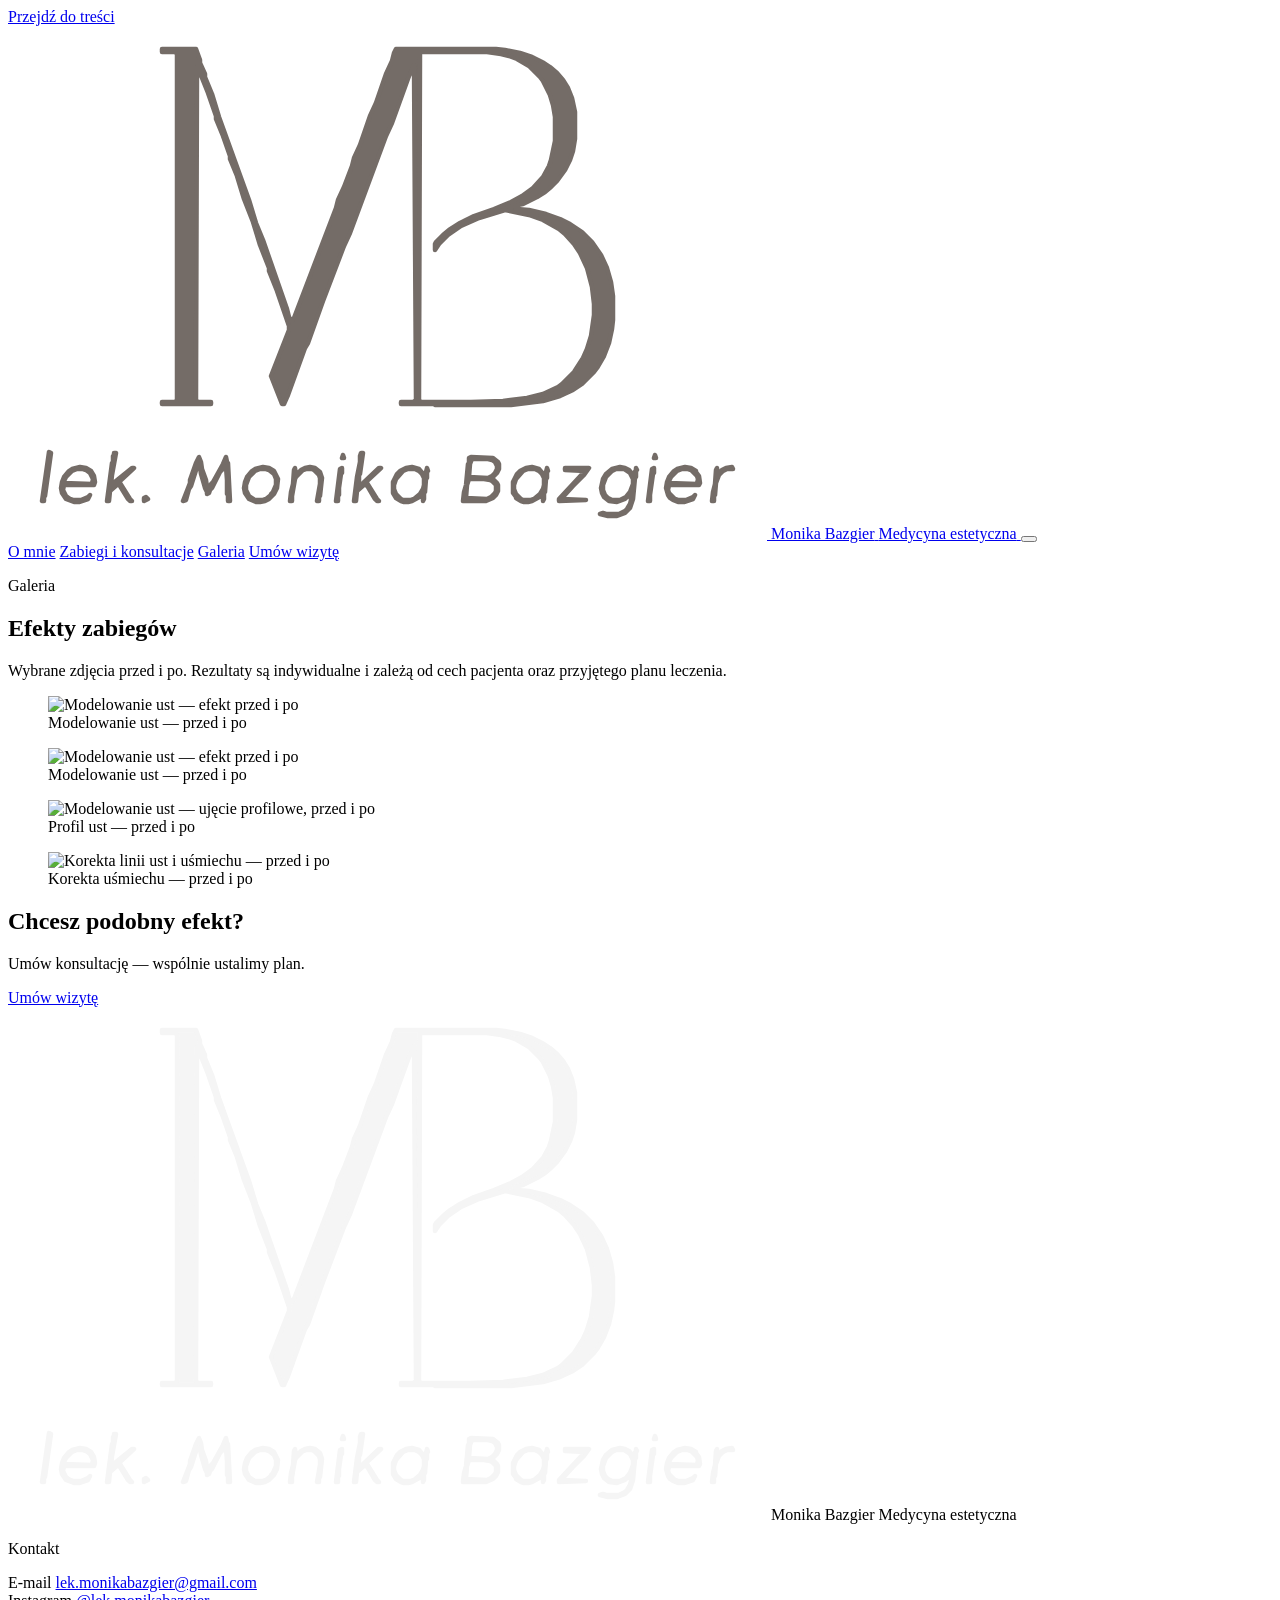
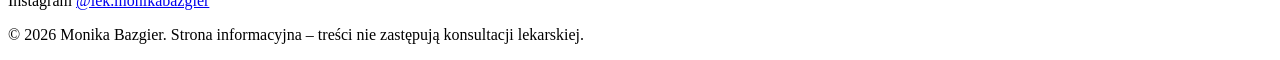
==== galeria.html @ c768f254 "first commit" ====
<!doctype html>
<html lang="pl">
  <head>
    <meta charset="utf-8" />
    <meta name="viewport" content="width=device-width, initial-scale=1" />
    <title>Galeria | Monika Bazgier — medycyna estetyczna</title>
    <meta
      name="description"
      content="Galeria efektów zabiegów medycyny estetycznej Moniki Bazgier — zdjęcia przed i po. Rezultaty są indywidualne."
    />
    <meta name="robots" content="index,follow" />
    <meta name="theme-color" content="#f5f3ee" />
    <link rel="icon" type="image/svg+xml" href="assets/favicon.svg" />
    <link
      rel="canonical"
      href="https://lekmonikabazgier.github.io/galeria.html"
    />
    <meta property="og:type" content="website" />
    <meta
      property="og:url"
      content="https://lekmonikabazgier.github.io/galeria.html"
    />
    <meta property="og:title" content="Galeria | Monika Bazgier" />
    <meta
      property="og:site_name"
      content="Monika Bazgier — medycyna estetyczna"
    />
    <meta property="og:locale" content="pl_PL" />
    <meta
      property="og:description"
      content="Galeria efektów zabiegów medycyny estetycznej — zdjęcia przed i po. Rezultaty są indywidualne."
    />
    <meta
      property="og:image"
      content="https://lekmonikabazgier.github.io/assets/about-photo.JPG"
    />
    <meta
      property="og:image:alt"
      content="Monika Bazgier — lekarz medycyny estetycznej"
    />
    <meta property="og:image:width" content="1536" />
    <meta property="og:image:height" content="2048" />
    <meta name="twitter:card" content="summary_large_image" />
    <meta name="twitter:title" content="Galeria | Monika Bazgier" />
    <meta
      name="twitter:description"
      content="Galeria efektów zabiegów medycyny estetycznej — zdjęcia przed i po. Rezultaty są indywidualne."
    />
    <meta
      name="twitter:image"
      content="https://lekmonikabazgier.github.io/assets/about-photo.JPG"
    />
    <link rel="preconnect" href="https://fonts.googleapis.com" />
    <link rel="preconnect" href="https://fonts.gstatic.com" crossorigin />
    <link
      href="https://fonts.googleapis.com/css2?family=Cormorant+Garamond:ital,wght@0,400;0,500;1,400;1,500&family=Jost:wght@300;400;500&display=swap"
      rel="stylesheet"
    />
    <link rel="stylesheet" href="css/styles.css" />

    <script type="speculationrules">
      {
        "prerender": [
          {
            "source": "document",
            "where": { "href_matches": "/*" },
            "eagerness": "moderate"
          }
        ]
      }
    </script>

    <script type="application/ld+json">
      {
        "@context": "https://schema.org",
        "@type": "Physician",
        "@id": "https://lekmonikabazgier.github.io/#physician",
        "name": "Monika Bazgier",
        "description": "Lekarz medycyny estetycznej — indywidualne podejście, kwalifikacja i naturalny efekt.",
        "url": "https://lekmonikabazgier.github.io/galeria.html",
        "image": "https://lekmonikabazgier.github.io/assets/about-photo.JPG"
      }
    </script>
  </head>
  <body>
    <a class="skip-link" href="#main">Przejdź do treści</a>

    <noscript>
      <nav class="fallback-nav" aria-label="Nawigacja zapasowa">
        <a href="index.html">Strona główna</a>
        <a href="o-mnie.html">O mnie</a>
        <a href="zabiegi.html">Zabiegi i konsultacje</a>
        <a href="galeria.html">Galeria</a>
        <a href="umow-wizyte.html">Umów wizytę</a>
      </nav>
    </noscript>

    <header class="site-header" data-header>
      <a
        class="brand"
        href="index.html"
        aria-label="Monika Bazgier — strona główna"
      >
        <span class="brand__mark" aria-hidden="true"
          ><img
            class="brand__mark-img"
            src="assets/logo_3.svg"
            alt=""
            width="759"
            height="513"
            decoding="async"
        /></span>
        <span class="brand__lockup">
          <span class="brand__name">Monika Bazgier</span>
          <span class="brand__meta">Medycyna estetyczna</span>
        </span>
      </a>

      <button
        class="nav-toggle"
        type="button"
        aria-label="Otwórz menu"
        aria-expanded="false"
        aria-controls="site-nav"
        data-menu-button
      >
        <span aria-hidden="true"></span>
        <span aria-hidden="true"></span>
        <span aria-hidden="true"></span>
      </button>

      <nav
        class="site-nav"
        id="site-nav"
        aria-label="Nawigacja główna"
        data-nav
      >
        <a href="o-mnie.html" data-navlink>O mnie</a>
        <a href="zabiegi.html" data-navlink>Zabiegi i konsultacje</a>
        <a href="galeria.html" data-navlink aria-current="page">Galeria</a>
        <a
          class="btn btn--outline nav__cta"
          href="umow-wizyte.html"
          data-navlink
          >Umów wizytę</a
        >
      </nav>
    </header>

    <main id="main">
      <section class="band" aria-labelledby="galeria-title">
        <div class="container">
          <div class="section-head">
            <p class="kicker">Galeria</p>
            <h1 id="galeria-title">Efekty zabiegów</h1>
            <p class="lead">
              Wybrane zdjęcia przed i po. Rezultaty są indywidualne i zależą od
              cech pacjenta oraz przyjętego planu leczenia.
            </p>
          </div>

          <div class="gallery">
            <figure class="gallery__item">
              <img
                src="assets/1.jpg"
                alt="Modelowanie ust — efekt przed i po"
                width="1179"
                height="1466"
                loading="lazy"
                decoding="async"
              />
              <figcaption class="gallery__cap">
                Modelowanie ust — przed i po
              </figcaption>
            </figure>

            <figure class="gallery__item">
              <img
                src="assets/2.jpg"
                alt="Modelowanie ust — efekt przed i po"
                width="1179"
                height="1459"
                loading="lazy"
                decoding="async"
              />
              <figcaption class="gallery__cap">
                Modelowanie ust — przed i po
              </figcaption>
            </figure>

            <figure class="gallery__item">
              <img
                src="assets/3.jpg"
                alt="Modelowanie ust — ujęcie profilowe, przed i po"
                width="1179"
                height="1476"
                loading="lazy"
                decoding="async"
              />
              <figcaption class="gallery__cap">
                Profil ust — przed i po
              </figcaption>
            </figure>

            <figure class="gallery__item">
              <img
                src="assets/4.jpg"
                alt="Korekta linii ust i uśmiechu — przed i po"
                width="1179"
                height="1471"
                loading="lazy"
                decoding="async"
              />
              <figcaption class="gallery__cap">
                Korekta uśmiechu — przed i po
              </figcaption>
            </figure>
          </div>
        </div>
      </section>

      <section class="band band--greige" aria-labelledby="galeria-cta">
        <div class="container section-head">
          <h2 id="galeria-cta">Chcesz podobny efekt?</h2>
          <p class="lead">Umów konsultację — wspólnie ustalimy plan.</p>
          <div class="hero__actions">
            <a class="btn btn--outline" href="umow-wizyte.html">Umów wizytę</a>
          </div>
        </div>
      </section>
    </main>

    <footer class="site-footer">
      <div class="site-footer__inner">
        <div class="site-footer__brand">
          <span class="brand__mark brand__mark--sm" aria-hidden="true"
            ><img
              class="brand__mark-img"
              src="assets/logo_1.svg"
              alt=""
              width="759"
              height="513"
              decoding="async"
          /></span>
          <span class="brand__lockup">
            <span class="brand__name">Monika Bazgier</span>
            <span class="brand__meta">Medycyna estetyczna</span>
          </span>
        </div>

        <div class="site-footer__contact-group">
          <p class="site-footer__contact-title">Kontakt</p>
          <div class="site-footer__contact">
            <div class="site-footer__contact-item">
              <span class="site-footer__contact-label">E-mail</span>
              <a href="mailto:kontakt@example.com"
                >lek.monikabazgier@gmail.com</a
              >
            </div>
            <div class="site-footer__contact-item">
              <span class="site-footer__contact-label">Instagram</span>
              <a
                href="https://www.instagram.com/lek.monikabazgier/"
                rel="noopener"
                target="_blank"
                >@lek.monikabazgier
              </a>
            </div>
          </div>
        </div>
      </div>

      <p class="site-footer__copy">
        &copy; <span data-current-year>2026</span> Monika Bazgier. Strona
        informacyjna – treści nie zastępują konsultacji lekarskiej.
      </p>
    </footer>

    <script src="js/app.js" defer></script>
  </body>
</html>
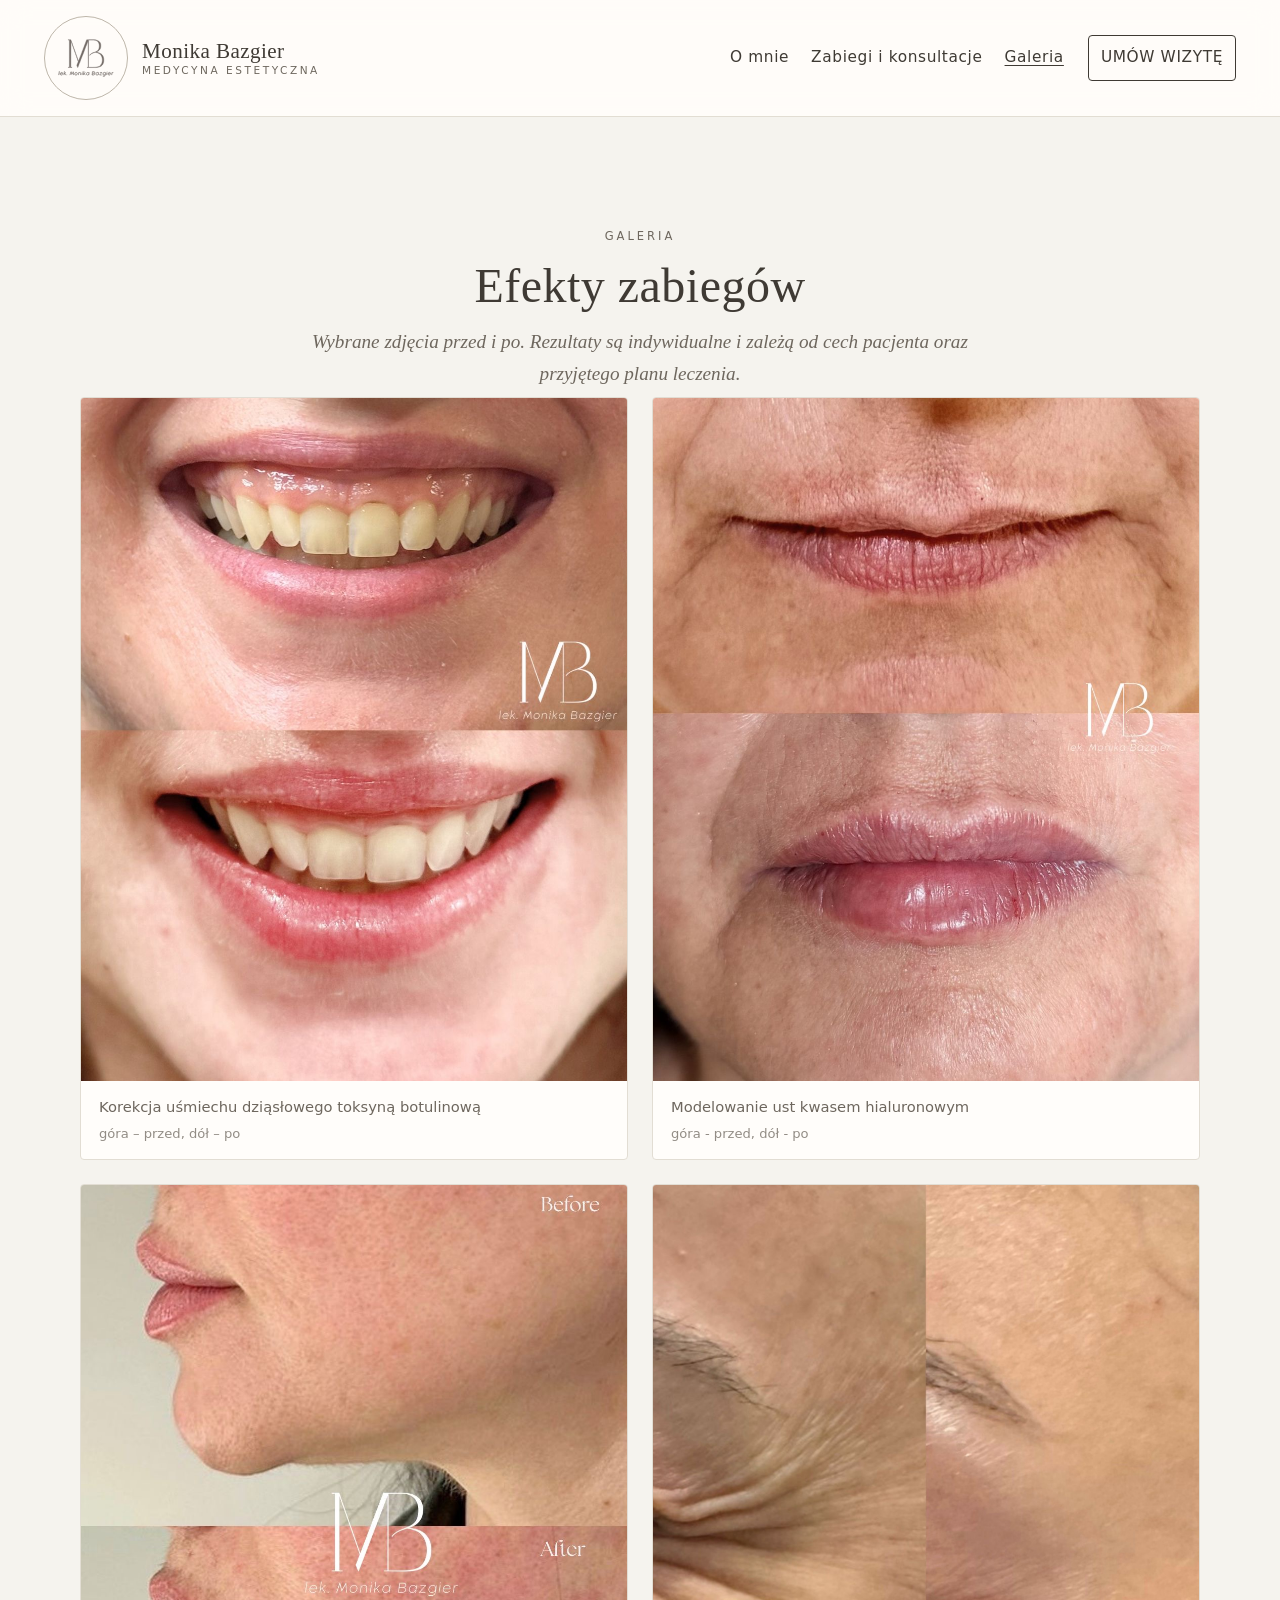
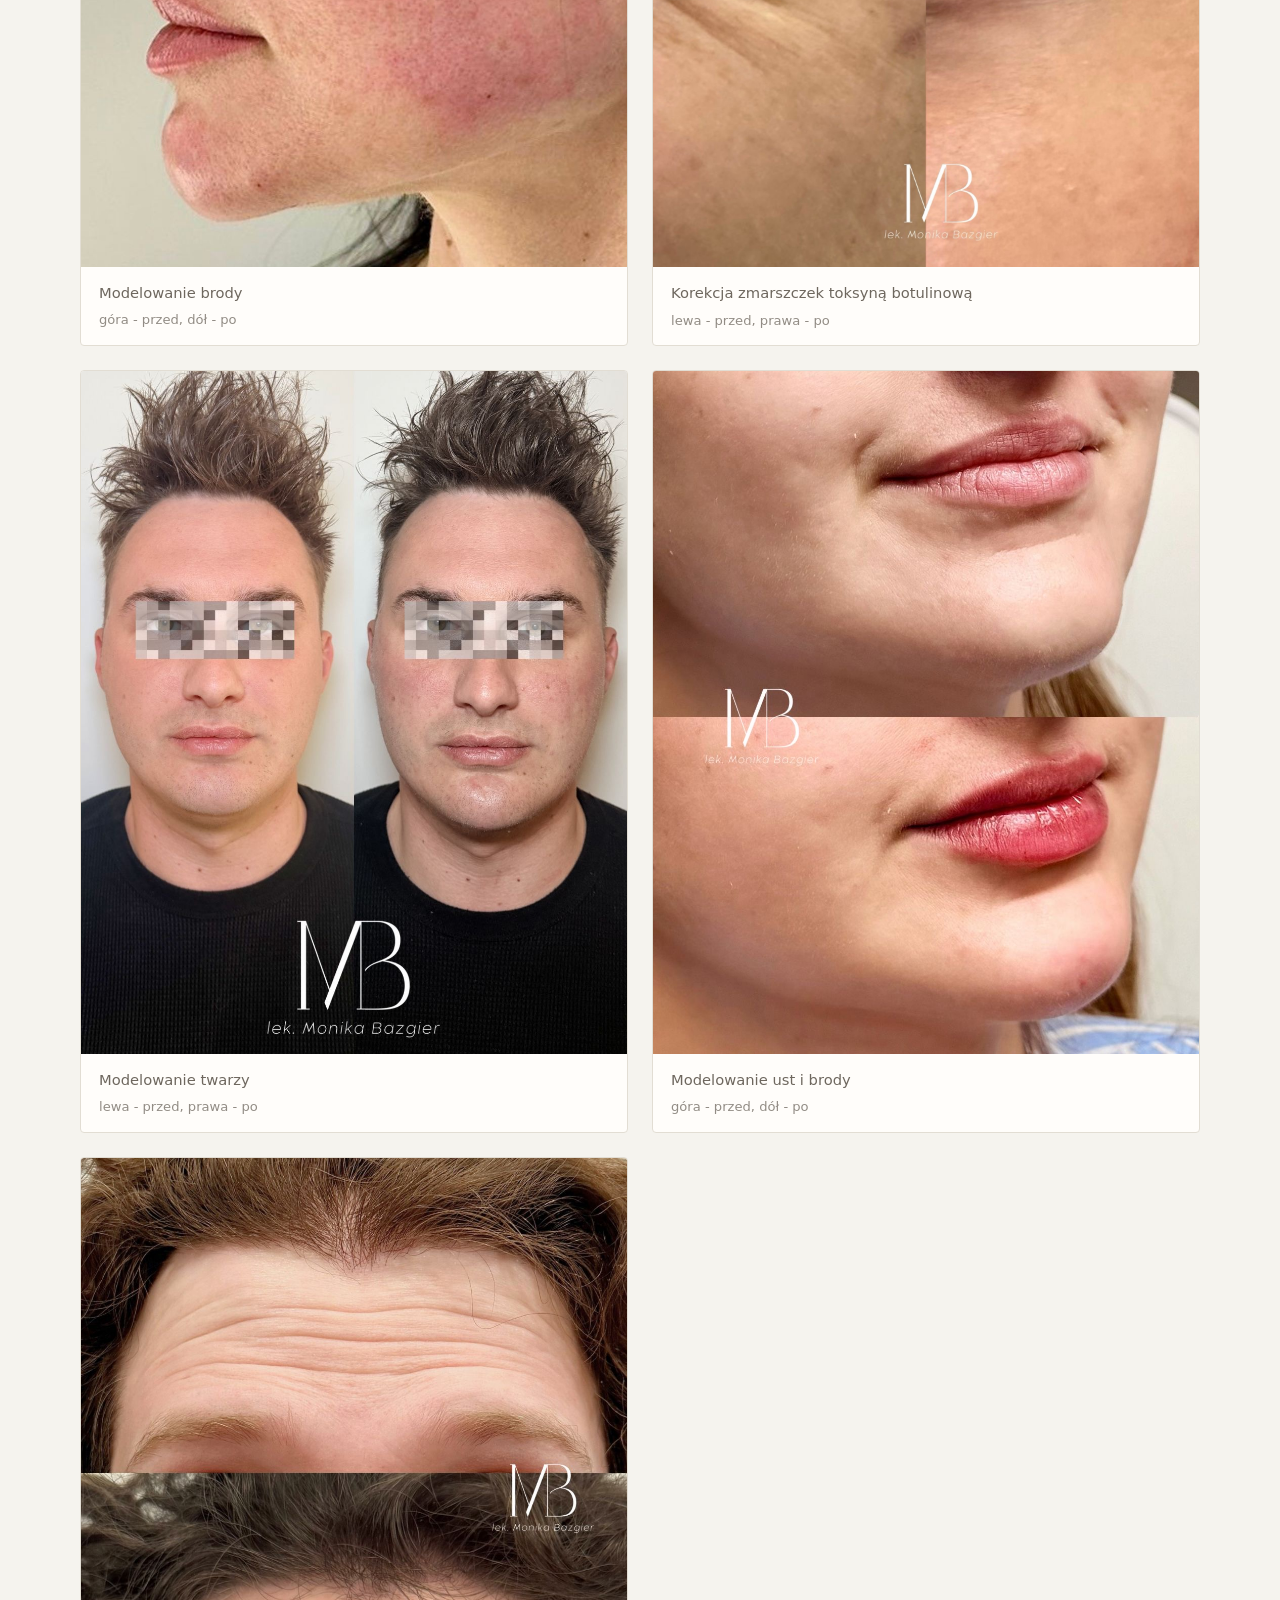
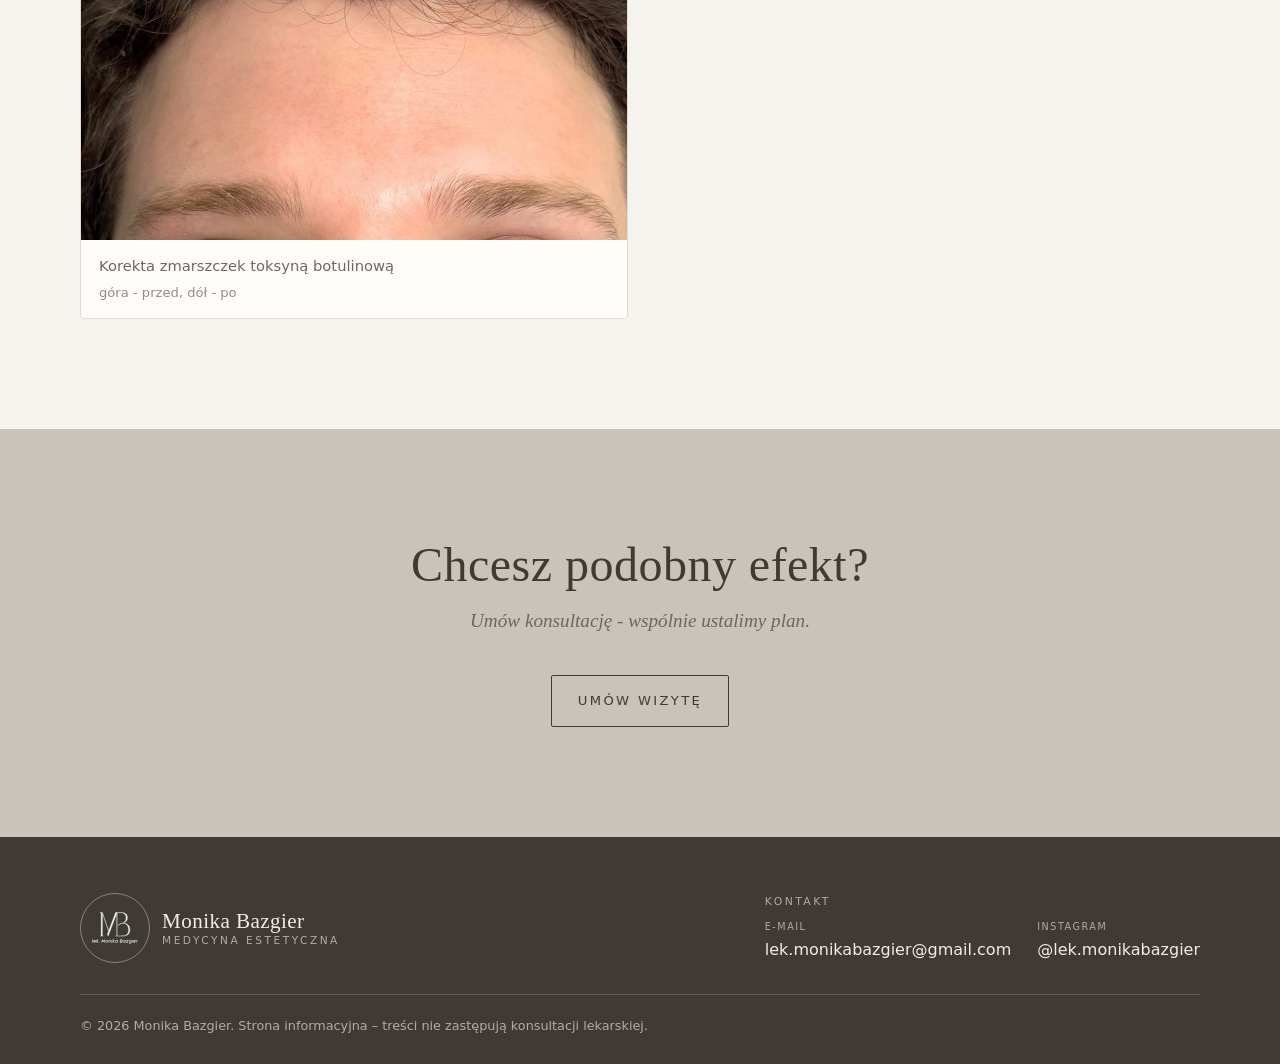
==== commit 89be5ebe: "small updates" ====
--- a/galeria.html
+++ b/galeria.html
@@ -23,7 +23,7 @@
     <meta property="og:title" content="Galeria | Monika Bazgier" />
     <meta
       property="og:site_name"
-      content="Monika Bazgier — medycyna estetyczna"
+      content="Monika Bazgier - medycyna estetyczna"
     />
     <meta property="og:locale" content="pl_PL" />
     <meta
@@ -36,7 +36,7 @@
     />
     <meta
       property="og:image:alt"
-      content="Monika Bazgier — lekarz medycyny estetycznej"
+      content="Monika Bazgier - lekarz medycyny estetycznej"
     />
     <meta property="og:image:width" content="1536" />
     <meta property="og:image:height" content="2048" />
@@ -104,7 +104,7 @@
         <span class="brand__mark" aria-hidden="true"
           ><img
             class="brand__mark-img"
-            src="assets/logo_3.svg"
+            src="assets/logo/logo_3.svg"
             alt=""
             width="759"
             height="513"
@@ -162,57 +162,106 @@
           <div class="gallery">
             <figure class="gallery__item">
               <img
-                src="assets/1.jpg"
-                alt="Modelowanie ust — efekt przed i po"
-                width="1179"
-                height="1466"
-                loading="lazy"
-                decoding="async"
-              />
-              <figcaption class="gallery__cap">
-                Modelowanie ust — przed i po
-              </figcaption>
-            </figure>
-
-            <figure class="gallery__item">
-              <img
-                src="assets/2.jpg"
-                alt="Modelowanie ust — efekt przed i po"
-                width="1179"
-                height="1459"
-                loading="lazy"
-                decoding="async"
-              />
-              <figcaption class="gallery__cap">
-                Modelowanie ust — przed i po
-              </figcaption>
-            </figure>
-
-            <figure class="gallery__item">
-              <img
-                src="assets/3.jpg"
-                alt="Modelowanie ust — ujęcie profilowe, przed i po"
-                width="1179"
-                height="1476"
-                loading="lazy"
-                decoding="async"
-              />
-              <figcaption class="gallery__cap">
-                Profil ust — przed i po
-              </figcaption>
-            </figure>
-
-            <figure class="gallery__item">
-              <img
-                src="assets/4.jpg"
-                alt="Korekta linii ust i uśmiechu — przed i po"
-                width="1179"
-                height="1471"
-                loading="lazy"
-                decoding="async"
-              />
-              <figcaption class="gallery__cap">
-                Korekta uśmiechu — przed i po
+                src="assets/galeria/1.JPG"
+                alt="Korekcja uśmiechu dziąsłowego toksyną botulinową — efekt przed i po"
+                width="1080"
+                height="1350"
+                loading="lazy"
+                decoding="async"
+              />
+              <figcaption class="gallery__cap">
+                Korekcja uśmiechu dziąsłowego toksyną botulinową
+                <span class="gallery__note">góra – przed, dół – po</span>
+              </figcaption>
+            </figure>
+
+            <figure class="gallery__item">
+              <img
+                src="assets/galeria/2.JPG"
+                alt="Modelowanie ust kwasem hialuronowym — efekt przed i po"
+                width="1080"
+                height="1350"
+                loading="lazy"
+                decoding="async"
+              />
+              <figcaption class="gallery__cap">
+                Modelowanie ust kwasem hialuronowym
+                <span class="gallery__note">góra - przed, dół - po</span>
+              </figcaption>
+            </figure>
+
+            <figure class="gallery__item">
+              <img
+                src="assets/galeria/3.JPG"
+                alt="Modelowanie brody — efekt przed i po"
+                width="1080"
+                height="1350"
+                loading="lazy"
+                decoding="async"
+              />
+              <figcaption class="gallery__cap">
+                Modelowanie brody
+                <span class="gallery__note">góra - przed, dół - po</span>
+              </figcaption>
+            </figure>
+
+            <figure class="gallery__item">
+              <img
+                src="assets/galeria/4.JPG"
+                alt="Korekcja zmarszczek toksyną botulinową — efekt przed i po"
+                width="1638"
+                height="2048"
+                loading="lazy"
+                decoding="async"
+              />
+              <figcaption class="gallery__cap">
+                Korekcja zmarszczek toksyną botulinową
+                <span class="gallery__note">lewa - przed, prawa - po</span>
+              </figcaption>
+            </figure>
+
+            <figure class="gallery__item">
+              <img
+                src="assets/galeria/5.JPG"
+                alt="Modelowanie twarzy — efekt przed i po"
+                width="1080"
+                height="1350"
+                loading="lazy"
+                decoding="async"
+              />
+              <figcaption class="gallery__cap">
+                Modelowanie twarzy
+                <span class="gallery__note">lewa - przed, prawa - po</span>
+              </figcaption>
+            </figure>
+
+            <figure class="gallery__item">
+              <img
+                src="assets/galeria/6.JPG"
+                alt="Modelowanie ust i brody — efekt przed i po"
+                width="1080"
+                height="1350"
+                loading="lazy"
+                decoding="async"
+              />
+              <figcaption class="gallery__cap">
+                Modelowanie ust i brody
+                <span class="gallery__note">góra - przed, dół - po</span>
+              </figcaption>
+            </figure>
+
+            <figure class="gallery__item">
+              <img
+                src="assets/galeria/7.JPG"
+                alt="Korekta zmarszczek toksyną botulinową — efekt przed i po"
+                width="1080"
+                height="1350"
+                loading="lazy"
+                decoding="async"
+              />
+              <figcaption class="gallery__cap">
+                Korekta zmarszczek toksyną botulinową
+                <span class="gallery__note">góra - przed, dół - po</span>
               </figcaption>
             </figure>
           </div>
@@ -222,7 +271,7 @@
       <section class="band band--greige" aria-labelledby="galeria-cta">
         <div class="container section-head">
           <h2 id="galeria-cta">Chcesz podobny efekt?</h2>
-          <p class="lead">Umów konsultację — wspólnie ustalimy plan.</p>
+          <p class="lead">Umów konsultację - wspólnie ustalimy plan.</p>
           <div class="hero__actions">
             <a class="btn btn--outline" href="umow-wizyte.html">Umów wizytę</a>
           </div>
@@ -236,7 +285,7 @@
           <span class="brand__mark brand__mark--sm" aria-hidden="true"
             ><img
               class="brand__mark-img"
-              src="assets/logo_1.svg"
+              src="assets/logo/logo_1.svg"
               alt=""
               width="759"
               height="513"
--- a/css/styles.css
+++ b/css/styles.css
@@ -0,0 +1,1582 @@
+/* =========================================================
+   Monika Bazgier — Medycyna estetyczna
+   Styl inspirowany stonowaną, elegancką estetyką (krem + greige,
+   lekki serif display + czysty sans, przyciski outline, pasy).
+   ========================================================= */
+
+:root {
+  --cream: #f5f3ee;
+  --greige: #cac3ba;
+  --greige-soft: #ddd8d0;
+  --surface: #fffdfa;
+  --ink: #3f3a34;
+  --muted: #6e675e;
+  --line: #bdb5a9;
+  --line-soft: #e2ddd3;
+  --on-dark: #f1ede5;
+  --on-dark-muted: rgba(241, 237, 229, 0.64);
+  --on-dark-line: rgba(241, 237, 229, 0.18);
+  --shadow: 0 26px 60px rgba(63, 58, 52, 0.12);
+  --serif: "Cormorant Garamond", Georgia, "Times New Roman", serif;
+  --sans:
+    "Jost", ui-sans-serif, system-ui, -apple-system, "Segoe UI", sans-serif;
+  --maxw: 1120px;
+}
+
+*,
+*::before,
+*::after {
+  box-sizing: border-box;
+}
+
+html {
+  scroll-behavior: smooth;
+}
+
+body {
+  margin: 0;
+  background: var(--cream);
+  color: var(--ink);
+  font-family: var(--sans);
+  font-weight: 400;
+  line-height: 1.65;
+  -webkit-font-smoothing: antialiased;
+  overflow-x: hidden;
+}
+
+h1,
+h2,
+h3 {
+  margin: 0;
+  font-family: var(--serif);
+  font-weight: 500;
+  line-height: 1.08;
+  letter-spacing: 0.01em;
+  color: var(--ink);
+  overflow-wrap: anywhere;
+  hyphens: auto;
+}
+
+p {
+  margin: 0;
+  color: var(--muted);
+  overflow-wrap: anywhere;
+}
+
+a {
+  color: inherit;
+  text-underline-offset: 0.18em;
+}
+
+img {
+  display: block;
+  max-width: 100%;
+}
+
+/* ---------- Layout helpers ---------- */
+.band {
+  padding: 72px 20px;
+  background: var(--cream);
+}
+
+.band--greige {
+  background: var(--greige);
+}
+
+.band--greige .kicker,
+.band--greige .lead {
+  color: var(--ink);
+}
+
+/* Zmniejszony odstęp między sąsiadującymi, powiązanymi sekcjami
+   (np. Konsultacje → Oferta zabiegowa). Selektor złożony (.band.band--…)
+   ma wyższą swoistość niż responsywne reguły .band, więc nadpisuje ich
+   padding także powyżej 720 i 1040 px. */
+.band.band--tight-bottom {
+  padding-bottom: 28px;
+}
+
+.band.band--tight-top {
+  padding-top: 28px;
+}
+
+.container {
+  width: min(100%, var(--maxw));
+  margin-inline: auto;
+}
+
+.section-head {
+  max-width: 720px;
+  margin-inline: auto;
+  text-align: center;
+}
+
+.section-head h1,
+.section-head h2 {
+  font-size: clamp(1.7rem, 5vw, 3rem);
+}
+
+.section-head .lead {
+  margin-top: 14px;
+  font-style: italic;
+  font-family: var(--serif);
+  font-size: 1.2rem;
+  color: var(--muted);
+}
+
+.kicker {
+  margin: 0 0 14px;
+  font-family: var(--sans);
+  font-size: 0.72rem;
+  font-weight: 500;
+  letter-spacing: 0.26em;
+  text-transform: uppercase;
+  color: var(--muted);
+}
+
+/* ---------- Buttons ---------- */
+.btn {
+  display: inline-flex;
+  align-items: center;
+  justify-content: center;
+  min-height: 52px;
+  padding: 14px 26px;
+  font-family: var(--sans);
+  font-size: 0.82rem;
+  font-weight: 500;
+  letter-spacing: 0.18em;
+  text-transform: uppercase;
+  text-align: center;
+  text-decoration: none;
+  border: 1px solid transparent;
+  border-radius: 2px;
+  cursor: pointer;
+  transition:
+    background-color 0.25s ease,
+    color 0.25s ease,
+    border-color 0.25s ease;
+}
+
+.btn--outline {
+  color: var(--ink);
+  background: transparent;
+  border-color: var(--ink);
+}
+
+.btn--outline:hover,
+.btn--outline:focus-visible {
+  color: var(--cream);
+  background: var(--ink);
+}
+
+/* ---------- Skip link ---------- */
+.skip-link {
+  position: fixed;
+  top: 12px;
+  left: 12px;
+  z-index: 100;
+  padding: 12px 16px;
+  color: var(--cream);
+  background: var(--ink);
+  border-radius: 4px;
+  text-decoration: none;
+  transform: translateY(-150%);
+}
+
+.skip-link:focus {
+  transform: translateY(0);
+}
+
+/* ---------- Brand ---------- */
+.brand {
+  display: inline-flex;
+  align-items: center;
+  gap: 14px;
+  text-decoration: none;
+  color: var(--ink);
+}
+
+.brand__mark {
+  display: grid;
+  place-items: center;
+  width: 84px;
+  height: 84px;
+  flex: 0 0 84px;
+  font-family: var(--serif);
+  font-size: 1.7rem;
+  letter-spacing: 0.04em;
+  color: var(--ink);
+  border: 1px solid var(--line);
+  border-radius: 50%;
+}
+
+.brand__mark--sm {
+  width: 70px;
+  height: 70px;
+  flex-basis: 70px;
+  font-size: 1.5rem;
+}
+
+/* Logo SVG w kółku brand__mark (header/footer) i hero__mark (hero na index).
+   Obraz zajmuje 74% szerokości kółka, dzięki czemu okrągła ramka jest wciąż
+   widoczna jako subtelne obramowanie loga. */
+.brand__mark-img {
+  display: block;
+  width: 74%;
+  height: auto;
+  max-height: 74%;
+  object-fit: contain;
+}
+
+.brand__lockup {
+  display: grid;
+  line-height: 1.2;
+}
+
+.brand__name {
+  font-family: var(--serif);
+  font-size: 1.32rem;
+  letter-spacing: 0.02em;
+}
+
+.brand__meta {
+  font-size: 0.66rem;
+  font-weight: 500;
+  letter-spacing: 0.24em;
+  text-transform: uppercase;
+  color: var(--muted);
+}
+
+/* ---------- Header ---------- */
+.site-header {
+  position: sticky;
+  top: 0;
+  z-index: 50;
+  display: flex;
+  align-items: center;
+  justify-content: space-between;
+  gap: 18px;
+  min-height: 84px;
+  padding: 16px 20px;
+  background: rgba(255, 253, 250, 0.92);
+  backdrop-filter: blur(14px);
+  border-bottom: 1px solid var(--line-soft);
+}
+
+.site-header.is-scrolled {
+  border-bottom-color: var(--line-soft);
+  box-shadow: 0 12px 30px rgba(63, 58, 52, 0.06);
+}
+
+.nav-toggle {
+  display: inline-grid;
+  place-content: center;
+  gap: 5px;
+  width: 48px;
+  height: 48px;
+  padding: 0;
+  background: transparent;
+  border: 1px solid var(--line);
+  border-radius: 4px;
+  cursor: pointer;
+}
+
+.nav-toggle span {
+  display: block;
+  width: 20px;
+  height: 1.5px;
+  background: var(--ink);
+}
+
+.site-nav {
+  position: absolute;
+  top: calc(100% + 1px);
+  right: 16px;
+  left: 16px;
+  display: none;
+  padding: 12px;
+  background: var(--surface);
+  border: 1px solid var(--line-soft);
+  border-radius: 6px;
+  box-shadow: var(--shadow);
+}
+
+.site-nav.is-open {
+  display: grid;
+  gap: 6px;
+}
+
+.site-nav a {
+  display: flex;
+  align-items: center;
+  min-height: 46px;
+  padding: 8px 12px;
+  font-size: 0.96rem;
+  letter-spacing: 0.04em;
+  text-decoration: none;
+  color: var(--ink);
+  border-radius: 4px;
+}
+
+.site-nav a:not(.btn):hover,
+.site-nav a:not(.btn):focus-visible,
+.site-nav a[aria-current="page"]:not(.btn) {
+  color: var(--ink);
+  background: rgba(63, 58, 52, 0.07);
+}
+
+.nav__cta {
+  margin-top: 4px;
+}
+
+.site-nav .nav__cta[aria-current="page"] {
+  color: var(--cream);
+  background: var(--ink);
+}
+
+/* ---------- Hero (centered) ---------- */
+.hero {
+  text-align: center;
+  padding: clamp(64px, 12vw, 140px) 20px;
+  background: var(--cream);
+}
+
+.hero__inner {
+  width: min(100%, 760px);
+  margin-inline: auto;
+}
+
+.hero__mark {
+  display: grid;
+  place-items: center;
+  width: 240px;
+  height: 240px;
+  margin: 0 auto 26px;
+  font-family: var(--serif);
+  font-size: 3rem;
+  letter-spacing: 0.04em;
+  color: var(--ink);
+  border: 1px solid var(--line);
+  border-radius: 50%;
+}
+
+.hero h1 {
+  font-size: clamp(2.2rem, 8vw, 5rem);
+  letter-spacing: 0.02em;
+}
+
+.hero__tagline {
+  margin-top: 16px;
+  font-family: var(--serif);
+  font-style: italic;
+  font-size: clamp(1.05rem, 3vw, 1.4rem);
+  color: var(--muted);
+}
+
+.hero__actions {
+  display: grid;
+  gap: 14px;
+  justify-content: center;
+  margin-top: 38px;
+}
+
+.hero__actions .btn {
+  min-width: min(260px, 100%);
+}
+
+/* ---------- Cards (trust / opinie) ---------- */
+.card-grid {
+  display: grid;
+  gap: 20px;
+  margin-top: 8px;
+}
+
+.card {
+  display: grid;
+  gap: 10px;
+  padding: 30px 26px;
+  background: var(--surface);
+  border: 1px solid var(--line-soft);
+  border-radius: 4px;
+}
+
+.card h3 {
+  font-size: 1.5rem;
+}
+
+/* ---------- Split (o mnie / teaser) ---------- */
+.split {
+  display: grid;
+  gap: 36px;
+  align-items: center;
+}
+
+.split__media {
+  overflow: hidden;
+  border-radius: 4px;
+  box-shadow: var(--shadow);
+  background: var(--greige-soft);
+}
+
+.split__media img {
+  width: 100%;
+  height: 100%;
+  min-height: 320px;
+  object-fit: cover;
+}
+
+.split__body h2 {
+  font-size: clamp(2rem, 5vw, 3rem);
+}
+
+.split__body p + p {
+  margin-top: 16px;
+}
+
+.split__body .btn {
+  margin-top: 26px;
+}
+
+/* About subsections (o mnie) */
+.about-points {
+  margin-top: 28px;
+  display: grid;
+  gap: 26px;
+}
+
+.about-point {
+  padding-left: 22px;
+  border-left: 2px solid var(--line);
+}
+
+.split__body .about-point__title {
+  margin: 0 0 8px;
+  font-family: var(--serif);
+  font-size: 1.5rem;
+  font-weight: 500;
+  line-height: 1.18;
+  letter-spacing: 0.01em;
+  color: var(--ink);
+}
+
+.about-point p {
+  margin: 0;
+}
+
+/* ---------- Oferta zabiegowa ---------- */
+.offer-list {
+  display: grid;
+  gap: 18px;
+  margin-top: 36px;
+}
+
+.offer {
+  padding: 28px 26px;
+  background: var(--surface);
+  border: 1px solid var(--line);
+  border-radius: 4px;
+}
+
+.offer h2 {
+  font-family: var(--sans);
+  font-size: 1.18rem;
+  font-weight: 500;
+  letter-spacing: 0.02em;
+}
+
+.offer__sub {
+  margin: 6px 0 14px;
+  font-style: italic;
+  color: var(--muted);
+}
+
+.offer ul {
+  margin: 0;
+  padding-left: 20px;
+  color: var(--muted);
+}
+
+.offer li {
+  margin: 6px 0;
+}
+
+/* ---------- Galeria ---------- */
+.gallery {
+  display: grid;
+  gap: 20px;
+  margin-top: 8px;
+}
+
+.gallery__item {
+  margin: 0;
+  overflow: hidden;
+  background: var(--surface);
+  border: 1px solid var(--line-soft);
+  border-radius: 4px;
+}
+
+.gallery__item img {
+  width: 100%;
+  height: auto;
+}
+
+.gallery__cap {
+  padding: 14px 18px;
+  font-size: 0.92rem;
+  color: var(--muted);
+}
+
+.gallery__note {
+  display: block;
+  margin-top: 4px;
+  font-size: 0.82rem;
+  opacity: 0.75;
+}
+
+@media (min-width: 720px) {
+  .gallery {
+    grid-template-columns: repeat(2, 1fr);
+    gap: 24px;
+  }
+}
+
+/* ---------- Opinie (karuzela Splide) ---------- */
+.reviews-carousel {
+  position: relative;
+  margin-top: 36px;
+}
+
+.reviews-carousel .splide__track {
+  position: relative;
+  overflow: hidden;
+  padding: 6px 4px 10px;
+}
+
+.reviews-carousel .splide__list {
+  display: flex;
+  align-items: stretch;
+  margin: 0;
+  padding: 0;
+  list-style: none;
+}
+
+.reviews-carousel .splide__slide {
+  height: auto;
+}
+
+.reviews-carousel__card {
+  display: flex;
+  flex-direction: column;
+  gap: 12px;
+  height: 100%;
+  margin: 0;
+  padding: 26px 24px;
+  background: var(--surface);
+  border: 1px solid var(--line-soft);
+  border-radius: 12px;
+  box-shadow: var(--shadow);
+}
+
+.reviews-carousel__stars {
+  color: #bf9b5f;
+  font-size: 0.95rem;
+  letter-spacing: 0.14em;
+}
+
+.reviews-carousel__quote {
+  margin: 0;
+  font-family: var(--serif);
+  font-size: 1.14rem;
+  font-style: italic;
+  line-height: 1.5;
+  color: var(--ink);
+  display: -webkit-box;
+  -webkit-box-orient: vertical;
+  -webkit-line-clamp: 7;
+  line-clamp: 7;
+  overflow: hidden;
+}
+
+.reviews-carousel__meta {
+  display: flex;
+  flex-direction: column;
+  gap: 2px;
+  margin-top: auto;
+}
+
+.reviews-carousel__author {
+  font-weight: 500;
+  color: var(--ink);
+}
+
+.reviews-carousel__detail {
+  font-size: 0.82rem;
+  color: var(--muted);
+}
+
+.reviews-carousel__source-tag {
+  align-self: flex-start;
+  margin-top: 10px;
+  padding: 3px 10px;
+  font-family: var(--sans);
+  font-size: 0.68rem;
+  font-weight: 500;
+  letter-spacing: 0.08em;
+  text-transform: uppercase;
+  color: var(--muted);
+  border: 1px solid var(--line);
+  border-radius: 999px;
+}
+
+.reviews-carousel__controls {
+  display: flex;
+  justify-content: center;
+  gap: 14px;
+  margin-top: 22px;
+}
+
+.reviews-carousel__btn {
+  display: inline-grid;
+  place-items: center;
+  width: 44px;
+  height: 44px;
+  padding: 0;
+  font-size: 1.3rem;
+  line-height: 1;
+  color: var(--ink);
+  background: var(--surface);
+  border: 1px solid var(--line);
+  border-radius: 50%;
+  cursor: pointer;
+  transition:
+    background-color 0.25s ease,
+    color 0.25s ease;
+}
+
+.reviews-carousel__btn:hover,
+.reviews-carousel__btn:focus-visible {
+  color: var(--cream);
+  background: var(--ink);
+}
+
+.reviews-carousel__source {
+  margin-top: 14px;
+  text-align: center;
+  font-size: 0.9rem;
+}
+
+.reviews-carousel__source a {
+  color: var(--ink);
+  text-underline-offset: 0.18em;
+}
+
+/* ---------- Certyfikaty (karuzela Splide — wzór "Auto Width/Height") ---------- */
+.certs-carousel {
+  position: relative;
+  /* Cała karuzela (slajdy + strzałki) zamknięta w jasnoszarym
+     "kontenerze"-karcie, żeby certyfikaty wyraźnie się na nim odcinały
+     kontrastem. Szerokość celowo niezawężona (pełna szerokość sekcji jak
+     reszta strony), żeby jednocześnie mieściły się w niej ok. 3 certyfikaty. */
+  margin: 36px auto 0;
+  padding: 28px 16px 22px;
+  background: var(--greige);
+  border-radius: 10px;
+  box-shadow: var(--shadow);
+}
+
+/* Splide dostarcza tylko "core" CSS (bez motywu) — kolory, odstępy i
+   powiększenie aktywnego slajdu dopasowujemy tutaj do reszty strony.
+   Powtarzamy tu też "display: flex" i "position/overflow" toru jako
+   zabezpieczenie na wypadek chwilowego braku arkusza "splide-core.min.css"
+   (np. wolne łącze) — sam plik JS Splide i tak nadpisze te węzły poprawnie
+   po zamontowaniu karuzeli. */
+.certs-carousel .splide__track {
+  position: relative;
+  overflow: hidden;
+  /* Dodatkowy zapas pionowy i boczny, żeby aktywny (powiększony o 20%)
+     certyfikat nie był przycinany przez overflow toru karuzeli. */
+  padding: 40px 18px 46px;
+}
+
+.certs-carousel .splide__list {
+  display: flex;
+  align-items: center;
+  margin: 0;
+  padding: 0;
+  list-style: none;
+}
+
+.certs-carousel .splide__slide {
+  flex-shrink: 0;
+  width: 280px;
+}
+
+@media (min-width: 720px) {
+  .certs-carousel .splide__slide {
+    width: 360px;
+  }
+}
+
+.certs-carousel__link {
+  display: block;
+  width: 100%;
+  position: relative;
+  z-index: 1;
+  /* Reset domyślnych stylów przycisku — karta certyfikatu jest teraz
+     <button>, który otwiera podgląd w oknie modalnym, a nie odnośnikiem. */
+  padding: 0;
+  border: 0;
+  background: none;
+  font: inherit;
+  text-align: left;
+  cursor: pointer;
+  text-decoration: none;
+  color: inherit;
+  transform: scale(1);
+  transform-origin: center;
+  transition: transform 0.3s cubic-bezier(0.22, 0.61, 0.36, 1);
+  will-change: transform;
+}
+
+.certs-carousel__figure {
+  margin: 0;
+  overflow: hidden;
+  background: var(--surface);
+  border: 1px solid var(--line-soft);
+  border-radius: 4px;
+  transition:
+    border-color 0.22s ease,
+    box-shadow 0.22s ease,
+    opacity 0.22s ease;
+}
+
+.certs-carousel__figure img {
+  width: 100%;
+  height: auto;
+  aspect-ratio: 900 / 636;
+  object-fit: cover;
+  object-position: center;
+}
+
+.certs-carousel__link:hover .certs-carousel__figure,
+.certs-carousel__link:focus-visible .certs-carousel__figure {
+  border-color: var(--line);
+  box-shadow: var(--shadow);
+}
+
+/* Aktywny (wyśrodkowany) certyfikat: 20% większy i wyraźnie oprawiony
+   ramką — Splide sam dopisuje klasę "is-active" do bieżącego slajdu
+   (także przy zapętlonym przewijaniu), więc nie trzeba tego liczyć ręcznie. */
+.certs-carousel .splide__slide.is-active .certs-carousel__link {
+  transform: scale(1.2);
+  z-index: 2;
+}
+
+.certs-carousel .splide__slide.is-active .certs-carousel__figure {
+  border-color: var(--ink);
+  box-shadow:
+    0 0 0 3px var(--surface),
+    0 0 0 5px var(--ink),
+    var(--shadow);
+}
+
+.certs-carousel .splide__slide:not(.is-active) .certs-carousel__figure {
+  opacity: 0.82;
+}
+
+.certs-carousel__cap {
+  display: grid;
+  gap: 4px;
+  padding: 14px 16px;
+}
+
+.certs-carousel__name {
+  font-size: 0.94rem;
+  color: var(--ink);
+}
+
+.certs-carousel__controls {
+  display: flex;
+  justify-content: center;
+  gap: 14px;
+  margin-top: 4px;
+}
+
+.certs-carousel__btn {
+  display: inline-grid;
+  place-items: center;
+  width: 44px;
+  height: 44px;
+  padding: 0;
+  font-size: 1.3rem;
+  line-height: 1;
+  color: var(--ink);
+  background: var(--surface);
+  border: 1px solid var(--line);
+  border-radius: 50%;
+  cursor: pointer;
+  transition:
+    background-color 0.25s ease,
+    color 0.25s ease;
+}
+
+.certs-carousel__btn:hover,
+.certs-carousel__btn:focus-visible {
+  color: var(--cream);
+  background: var(--ink);
+}
+
+.certs-carousel__btn:disabled {
+  opacity: 0.35;
+  cursor: default;
+}
+
+/* ---------- Popup z podglądem certyfikatu ---------- */
+.cert-modal {
+  position: fixed;
+  margin: auto;
+  /* Szerokość jako % szerokości ekranu, żeby zdjęcie certyfikatu było
+     realnie duże na typowych monitorach — 82vw daje spory podgląd, a
+     górny limit w px chroni przed absurdalnie wielkim oknem na bardzo
+     szerokich/4K ekranach. */
+  max-width: min(82vw, 1400px);
+  max-height: min(92vh, 960px);
+  padding: 0;
+  border: 0;
+  border-radius: 6px;
+  /* Szare tło samego okna popupu (nie mylić z przyciemnionym tłem strony
+     poniżej, ::backdrop) — neutralny szary, żeby zdjęcie certyfikatu się
+     na nim wyraźnie odcinało. */
+  background: #4a4a4a;
+  box-shadow: var(--shadow);
+  overflow: visible;
+}
+
+.cert-modal::backdrop {
+  /* Wyszarzone, przyciemnione tło reszty strony pod popupem. */
+  background: rgba(90, 90, 90, 0.75);
+}
+
+.cert-modal[open] {
+  display: flex;
+  flex-direction: column;
+}
+
+.cert-modal__close {
+  position: absolute;
+  top: -16px;
+  right: -16px;
+  display: inline-grid;
+  place-items: center;
+  width: 40px;
+  height: 40px;
+  padding: 0;
+  font-size: 1.4rem;
+  line-height: 1;
+  color: var(--cream);
+  background: var(--ink);
+  border: 2px solid var(--surface);
+  border-radius: 50%;
+  cursor: pointer;
+  transition: transform 0.2s ease;
+  z-index: 1;
+}
+
+.cert-modal__close:hover,
+.cert-modal__close:focus-visible {
+  transform: scale(1.08);
+}
+
+.cert-modal__viewer {
+  display: flex;
+  align-items: center;
+  gap: 10px;
+  padding: 22px 22px 0;
+}
+
+.cert-modal__nav {
+  display: inline-grid;
+  flex: 0 0 40px;
+  place-items: center;
+  width: 40px;
+  height: 40px;
+  padding: 0;
+  font-size: 1.3rem;
+  line-height: 1;
+  color: var(--ink);
+  background: var(--surface);
+  border: 1px solid var(--line);
+  border-radius: 50%;
+  cursor: pointer;
+  transition:
+    background-color 0.25s ease,
+    color 0.25s ease;
+}
+
+.cert-modal__nav:hover,
+.cert-modal__nav:focus-visible {
+  color: var(--cream);
+  background: var(--ink);
+}
+
+.cert-modal__img {
+  display: block;
+  flex: 1 1 auto;
+  min-width: 0;
+  width: 100%;
+  /* Wysokość liczona z vh (a nie sztywnych px), spójnie z szerokością
+     opartą na vw — zdjęcie skaluje się razem z rozmiarem ekranu. Odjęte
+     150px to zapas na padding widoku i pasek miniaturek pod spodem, żeby
+     popup nigdy nie był wyższy niż jego własny max-height. */
+  max-height: min(calc(92vh - 150px), 810px);
+  object-fit: contain;
+  background: var(--greige-soft);
+  border-radius: 6px;
+}
+
+.cert-modal__thumbs {
+  display: flex;
+  gap: 10px;
+  margin: 0;
+  padding: 16px 22px 22px;
+  list-style: none;
+  overflow-x: auto;
+}
+
+.cert-modal__thumb-item {
+  flex: 0 0 auto;
+}
+
+.cert-modal__thumb {
+  display: block;
+  padding: 0;
+  overflow: hidden;
+  background: none;
+  border: 2px solid transparent;
+  border-radius: 4px;
+  cursor: pointer;
+  opacity: 0.6;
+  transition:
+    opacity 0.25s ease,
+    border-color 0.25s ease;
+}
+
+.cert-modal__thumb img {
+  display: block;
+  width: 68px;
+  height: 48px;
+  object-fit: cover;
+}
+
+.cert-modal__thumb:hover,
+.cert-modal__thumb:focus-visible {
+  opacity: 0.85;
+}
+
+.cert-modal__thumb.is-active {
+  /* Jasna ramka, żeby aktywna miniaturka była wyraźnie widoczna na
+     szarym tle popupu. */
+  border-color: var(--surface);
+  opacity: 1;
+}
+
+@media (prefers-reduced-motion: reduce) {
+  .cert-modal__close {
+    transition: none;
+  }
+}
+
+@media (max-width: 720px) {
+  /* Na urządzeniach mobilnych popup ma pełną szerokość ekranu, ale poza tym
+     działa tak jak w wersji desktopowej: wysokość dopasowana do treści,
+     wyśrodkowana w pionie (margin: auto z bazowej reguły), dzięki czemu
+     nad/pod oknem widać przyciemnione, półprzezroczyste tło reszty strony
+     (::backdrop) — a nie pełnoekranowy, jednolity prostokąt popupu. */
+  .cert-modal {
+    left: 0;
+    right: 0;
+    width: 100%;
+    max-width: 100%;
+    border-radius: 0;
+  }
+
+  .cert-modal__close {
+    /* Bez marginesu po bokach nie ma już miejsca na przycisk "na zewnątrz"
+       popupu (ujemny offset w poziomie) — chowamy go do środka, w róg. */
+    top: 12px;
+    right: 12px;
+  }
+
+  .cert-modal__viewer {
+    /* Strzałki nie zajmują już miejsca w rzędzie obok zdjęcia — są nałożone
+       na jego krawędzie (position: absolute poniżej). Dzięki temu certyfikat
+       dostaje PEŁNĄ szerokość ekranu i jest wyraźnie większy oraz czytelniejszy
+       niż wtedy, gdy strzałki „zjadały" ~⅓ szerokości. */
+    position: relative;
+    flex: 0 1 auto;
+    min-height: 0;
+    gap: 0;
+    padding: 56px 0 0;
+  }
+
+  .cert-modal__nav {
+    /* Nawigacja jako półprzezroczyste, okrągłe przyciski nałożone na lewą i
+       prawą krawędź zdjęcia, pionowo wyśrodkowane — standardowy wzorzec
+       lightboxa, który nie odbiera zdjęciu szerokości. */
+    position: absolute;
+    /* Viewer ma 56px górnego paddingu (miejsce na przycisk zamknięcia), więc
+       samo top:50% wypadłoby ~28px nad środkiem zdjęcia — kompensujemy to
+       połową paddingu, żeby strzałki były dokładnie na osi pionowej zdjęcia. */
+    top: calc(50% + 28px);
+    transform: translateY(-50%);
+    z-index: 2;
+    flex: none;
+    width: 44px;
+    height: 44px;
+    font-size: 1.5rem;
+    color: var(--ink);
+    background: rgba(245, 243, 238, 0.85);
+    border: none;
+    border-radius: 50%;
+    box-shadow: 0 2px 10px rgba(63, 58, 52, 0.35);
+  }
+
+  .cert-modal__nav--prev {
+    left: 6px;
+  }
+
+  .cert-modal__nav--next {
+    right: 6px;
+  }
+
+  .cert-modal__nav:hover,
+  .cert-modal__nav:focus-visible {
+    color: var(--cream);
+    background: var(--ink);
+  }
+
+  .cert-modal__img {
+    /* Pełna szerokość ekranu = maksymalny możliwy rozmiar poziomego
+       certyfikatu na pionowym telefonie. Wysokość wynika z proporcji, a
+       wyższy limit (72vh) pozwala zdjęciu urosnąć na wysokich ekranach oraz
+       w orientacji poziomej. */
+    width: 100%;
+    height: auto;
+    max-height: 72vh;
+    background: transparent;
+    border-radius: 0;
+  }
+
+  .cert-modal__thumbs {
+    /* Miniaturki tuż pod aktywnym zdjęciem, bez dużego odstępu. */
+    flex: 0 0 auto;
+    margin-top: 8px;
+    padding: 0 12px 14px;
+  }
+}
+
+/* ---------- Placówki (lokalizacje), pogrupowane wg miasta ---------- */
+.locations-groups {
+  margin-top: 36px;
+}
+
+.locations-group + .locations-group {
+  margin-top: 48px;
+}
+
+.locations-group__title {
+  display: flex;
+  flex-wrap: wrap;
+  align-items: baseline;
+  gap: 10px;
+  margin: 0 0 18px;
+  font-size: 1.5rem;
+}
+
+.locations-group__count {
+  font-family: var(--sans);
+  font-size: 0.78rem;
+  font-weight: 500;
+  letter-spacing: 0.1em;
+  text-transform: uppercase;
+  color: var(--muted);
+}
+
+.locations {
+  display: grid;
+  grid-template-columns: 1fr;
+  gap: 18px;
+}
+
+.location-card {
+  display: flex;
+  flex-direction: column;
+  gap: 6px;
+  padding: 24px 24px;
+  background: var(--surface);
+  border: 1px solid var(--line-soft);
+  border-radius: 16px;
+  color: var(--ink);
+  transition:
+    border-color 0.25s ease,
+    box-shadow 0.25s ease,
+    transform 0.25s ease;
+}
+
+/* Karta nie jest już całościowo linkiem (żeby zmieściła się w niej
+   interaktywna mapa Google) — subtelne uniesienie zostaje jako reakcja na
+   najechanie na kartę, a rzeczywistym elementem klikalnym/focusowalnym
+   jest link "Umów online" niżej. */
+.location-card:hover {
+  border-color: var(--line);
+  box-shadow: var(--shadow);
+  transform: translateY(-2px);
+}
+
+/* Nagłówek karty (nazwa + ewentualna druga linia z pełną nazwą placówki)
+   ma stałą, przewidywalną wysokość niezależnie od długości tekstu, dzięki
+   czemu mapa i przycisk zaczynają się w tym samym miejscu we wszystkich
+   kartach w wierszu. */
+.location-card__head {
+  display: flex;
+  flex-direction: column;
+  gap: 3px;
+  min-height: 3.7em;
+}
+
+.location-card__name {
+  display: -webkit-box;
+  -webkit-line-clamp: 2;
+  -webkit-box-orient: vertical;
+  overflow: hidden;
+  font-family: var(--serif);
+  font-size: 1.4rem;
+  font-weight: 500;
+  line-height: 1.15;
+}
+
+.location-card__sub {
+  display: -webkit-box;
+  -webkit-line-clamp: 2;
+  -webkit-box-orient: vertical;
+  overflow: hidden;
+  color: var(--muted);
+  font-size: 0.76rem;
+  line-height: 1.35;
+}
+
+.location-card__addr {
+  display: -webkit-box;
+  -webkit-line-clamp: 2;
+  -webkit-box-orient: vertical;
+  overflow: hidden;
+  min-height: 2.6em;
+  color: var(--muted);
+  font-size: 0.95rem;
+  line-height: 1.3;
+}
+
+/* Podgląd mapy Google (embed bez klucza API, przez "output=embed") z
+   przykładowym adresem — do podmiany na docelowy adres placówki. */
+.location-card__map {
+  margin-top: 12px;
+  overflow: hidden;
+  aspect-ratio: 16 / 10;
+  background: var(--greige-soft);
+  border: 1px solid var(--line-soft);
+  border-radius: 12px;
+}
+
+.location-card__map iframe {
+  display: block;
+  width: 100%;
+  height: 100%;
+  border: 0;
+}
+
+/* Fasada mapy: lekki placeholder wyświetlany zamiast osadzonej mapy Google.
+   Dopiero kliknięcie/aktywacja podmienia go na właściwy <iframe> (patrz
+   app.js) — dzięki temu strona z 10 lokalizacjami nie ładuje na start
+   dziesięciu ciężkich map, co znacząco skraca czas ładowania (zwłaszcza na
+   urządzeniach mobilnych). Adres placówki jest widoczny nad mapą niezależnie. */
+.location-card__map-facade {
+  display: flex;
+  flex-direction: column;
+  align-items: center;
+  justify-content: center;
+  gap: 8px;
+  width: 100%;
+  height: 100%;
+  padding: 12px;
+  font-family: var(--sans);
+  font-size: 0.72rem;
+  font-weight: 500;
+  letter-spacing: 0.14em;
+  text-transform: uppercase;
+  color: var(--muted);
+  background: var(--greige-soft);
+  border: 0;
+  cursor: pointer;
+  transition:
+    background-color 0.25s ease,
+    color 0.25s ease;
+}
+
+.location-card__map-facade:hover,
+.location-card__map-facade:focus-visible {
+  color: var(--ink);
+  background: var(--greige);
+}
+
+.location-card__map-pin {
+  color: var(--muted);
+  transition:
+    color 0.25s ease,
+    transform 0.25s ease;
+}
+
+.location-card__map-facade:hover .location-card__map-pin,
+.location-card__map-facade:focus-visible .location-card__map-pin {
+  color: var(--ink);
+  transform: translateY(-2px);
+}
+
+/* Stopka karty (przycisk + ewentualna notatka) jest zawsze dosunięta do
+   dołu karty (margin-top: auto), więc przyciski "Umów online" siedzą na
+   wspólnej linii we wszystkich kartach w rzędzie, niezależnie od długości
+   nazwy czy adresu nad nimi. */
+.location-card__footer {
+  display: flex;
+  flex-direction: column;
+  gap: 6px;
+  margin-top: auto;
+  padding-top: 14px;
+}
+
+/* Kafelki z rezerwacją dostępną przez dwie platformy naraz (Booksy i
+   ZnanyLekarz) dostają zamiast dwóch przycisków jeden wspólny blok:
+   podpis "Umów wizytę przez" i pod nim para przycisków z prawdziwym logo
+   każdej platformy (własne kolory marki, więc bez inwersji na hover —
+   zamiast tego delikatne podświetlenie tła). */
+.location-card__book-label {
+  margin: 0;
+  font-size: 0.68rem;
+  font-weight: 500;
+  letter-spacing: 0.14em;
+  text-transform: uppercase;
+  text-align: center;
+  color: var(--muted);
+}
+
+.location-card__platforms {
+  display: flex;
+  justify-content: center;
+  gap: 12px;
+  margin-top: 2px;
+}
+
+/* Kafelki z rezerwacją tylko przez jedną platformę dostają ten sam blok
+   co kafelki dwuplatformowe (podpis + logo), ale w jednym egzemplarzu —
+   szerokość przycisku ograniczona (zamiast rozciągania na flex-grow),
+   żeby nie zajmował całej szerokości karty i zachował te same proporcje
+   co przyciski w parach. Ograniczenie nakładamy na sam przycisk, a nie
+   na kontener, żeby kontener mógł normalnie rozciągnąć się na pełną
+   szerokość karty (tak jak w wariancie dwuplatformowym) i wyśrodkować
+   pojedynczy przycisk przez justify-content: center. */
+.location-card__platforms--single .location-card__platform {
+  flex: 0 1 148px;
+  max-width: 148px;
+}
+
+.location-card__platform {
+  display: flex;
+  align-items: center;
+  justify-content: center;
+  flex: 1 1 0;
+  min-width: 0;
+  height: 46px;
+  padding: 8px 8px;
+  background: var(--surface);
+  border: 1px solid var(--ink);
+  border-radius: 10px;
+  transition:
+    background-color 0.25s ease,
+    border-color 0.25s ease,
+    transform 0.25s ease;
+}
+
+.location-card__platform:hover,
+.location-card__platform:focus-visible {
+  background: var(--cream);
+  border-color: var(--ink);
+  transform: translateY(-1px);
+}
+
+/* Stała wysokość (nie max-height:100% zależne od zmiennej szerokości
+   kontenera) — dzięki temu logo Booksy i ZnanyLekarz mają dokładnie ten
+   sam rozmiar we wszystkich kafelkach, niezależnie od tego, czy przycisk
+   jest pojedynczy czy w parze. Szerokość dopasowuje się proporcjonalnie
+   do proporcji danego logo (Booksy jest smuklejsze niż ZnanyLekarz). */
+.location-card__platform-logo {
+  display: block;
+  width: auto;
+  height: 16px;
+  max-width: 100%;
+}
+
+/* Zbiorcze informacje o rezerwacji przez ZnanyLekarz — zamiast powtarzać
+   te same uwagi w kafelkach, wspólna notka (lub dwie) pod całą siatką
+   lokalizacji (pod sekcją "Poza Krakowem"), oddzielona jedną linią. */
+.locations-notes {
+  max-width: 640px;
+  margin: 32px auto 0;
+  padding-top: 20px;
+  border-top: 1px solid var(--line-soft);
+  color: var(--muted);
+  font-size: 0.82rem;
+  line-height: 1.55;
+  text-align: center;
+}
+
+.locations-notes .locations-note {
+  margin: 0;
+}
+
+.locations-notes .locations-note + .locations-note {
+  margin-top: 10px;
+}
+
+.locations-note strong {
+  color: var(--ink);
+  font-weight: 500;
+}
+
+@media (min-width: 560px) {
+  .locations {
+    grid-template-columns: repeat(2, 1fr);
+  }
+}
+
+@media (min-width: 900px) {
+  .locations {
+    grid-template-columns: repeat(4, 1fr);
+  }
+
+  /* Kraków zajmuje pełną szerokość, a Gliwice, Dębica i Bochnia
+     układają się w jednym rzędzie pod spodem. Siatka ma 4 kolumny z tym
+     samym odstępem co karty Krakowa, więc kafelki miast mają identyczny
+     rozmiar jak kafelki Krakowa (czwarta kolumna pozostaje pusta). */
+  .locations-groups {
+    display: grid;
+    grid-template-columns: repeat(4, 1fr);
+    column-gap: 18px;
+    row-gap: 48px;
+    align-items: start;
+  }
+
+  .locations-groups > .locations-group:first-child {
+    grid-column: 1 / -1;
+  }
+
+  .locations-groups > .locations-group + .locations-group {
+    margin-top: 0;
+  }
+
+  .locations-groups > .locations-group:not(:first-child) .locations {
+    grid-template-columns: 1fr;
+  }
+}
+
+/* ---------- Footer ---------- */
+.site-footer {
+  padding: 56px 20px 28px;
+  background: var(--ink);
+  color: var(--on-dark);
+}
+
+.site-footer__inner {
+  display: flex;
+  flex-wrap: wrap;
+  align-items: center;
+  justify-content: flex-start;
+  gap: 18px 30px;
+  width: min(100%, var(--maxw));
+  margin-inline: auto;
+}
+
+.site-footer__brand {
+  display: inline-flex;
+  align-items: center;
+  gap: 12px;
+}
+
+.site-footer .brand__mark {
+  color: var(--on-dark);
+  border-color: rgba(241, 237, 229, 0.4);
+}
+
+.site-footer .brand__meta {
+  color: var(--on-dark-muted);
+}
+
+.site-footer__contact-group {
+  display: grid;
+  gap: 8px;
+}
+
+.site-footer__contact-title {
+  margin: 0;
+  font-size: 0.68rem;
+  font-weight: 500;
+  letter-spacing: 0.22em;
+  text-transform: uppercase;
+  color: var(--on-dark-muted);
+}
+
+.site-footer__contact {
+  display: inline-flex;
+  flex-wrap: wrap;
+  align-items: flex-start;
+  gap: 12px 26px;
+}
+
+.site-footer__contact-item {
+  display: grid;
+  gap: 3px;
+}
+
+.site-footer__contact-label {
+  font-size: 0.6rem;
+  font-weight: 500;
+  letter-spacing: 0.16em;
+  text-transform: uppercase;
+  color: var(--on-dark-muted);
+}
+
+.site-footer__contact a {
+  color: var(--on-dark);
+  text-decoration: none;
+}
+
+.site-footer__contact a:hover {
+  text-decoration: underline;
+}
+
+.site-footer__copy {
+  width: min(100%, var(--maxw));
+  margin: 30px auto 0;
+  padding-top: 20px;
+  border-top: 1px solid var(--on-dark-line);
+  font-size: 0.8rem;
+  color: var(--on-dark-muted);
+}
+
+/* ---------- A11y ---------- */
+:focus-visible {
+  outline: 2px solid var(--ink);
+  outline-offset: 3px;
+}
+
+/* ---------- Responsive ---------- */
+@media (min-width: 720px) {
+  .band {
+    padding: 96px 32px;
+  }
+
+  .hero__actions {
+    grid-auto-flow: column;
+  }
+
+  .card-grid {
+    grid-template-columns: repeat(3, 1fr);
+  }
+}
+
+@media (min-width: 900px) {
+  .nav-toggle {
+    display: none;
+  }
+
+  .site-nav,
+  .site-nav.is-open {
+    position: static;
+    display: flex;
+    align-items: center;
+    gap: 10px;
+    padding: 0;
+    background: transparent;
+    border: 0;
+    box-shadow: none;
+  }
+
+  .site-nav a:not(.btn) {
+    min-height: auto;
+    padding: 8px 6px;
+    background: transparent;
+  }
+
+  .site-nav a:not(.btn):hover,
+  .site-nav a:not(.btn):focus-visible,
+  .site-nav a[aria-current="page"]:not(.btn) {
+    background: transparent;
+    text-decoration: underline;
+  }
+
+  .nav__cta {
+    margin-top: 0;
+    margin-left: 8px;
+    min-height: 46px;
+  }
+
+  .split {
+    grid-template-columns: 1fr 1fr;
+  }
+
+  .site-footer__inner {
+    justify-content: space-between;
+  }
+}
+
+@media (min-width: 1040px) {
+  .site-header {
+    padding-inline: 44px;
+  }
+
+  .band {
+    padding-block: 110px;
+  }
+}
+
+@media (prefers-reduced-motion: reduce) {
+  html {
+    scroll-behavior: auto;
+  }
+
+  *,
+  *::before,
+  *::after {
+    transition-duration: 0.01ms !important;
+    animation-duration: 0.01ms !important;
+  }
+}
+
+/* ---------- Nawigacja zapasowa (bez JS) ---------- */
+.fallback-nav {
+  display: flex;
+  flex-wrap: wrap;
+  gap: 14px 22px;
+  justify-content: center;
+  padding: 16px 20px;
+  background: var(--surface);
+  border-bottom: 1px solid var(--line-soft);
+}
+
+.fallback-nav a {
+  color: var(--ink);
+  font-size: 0.95rem;
+  text-decoration: none;
+}
+
+.fallback-nav a:hover {
+  text-decoration: underline;
+}
